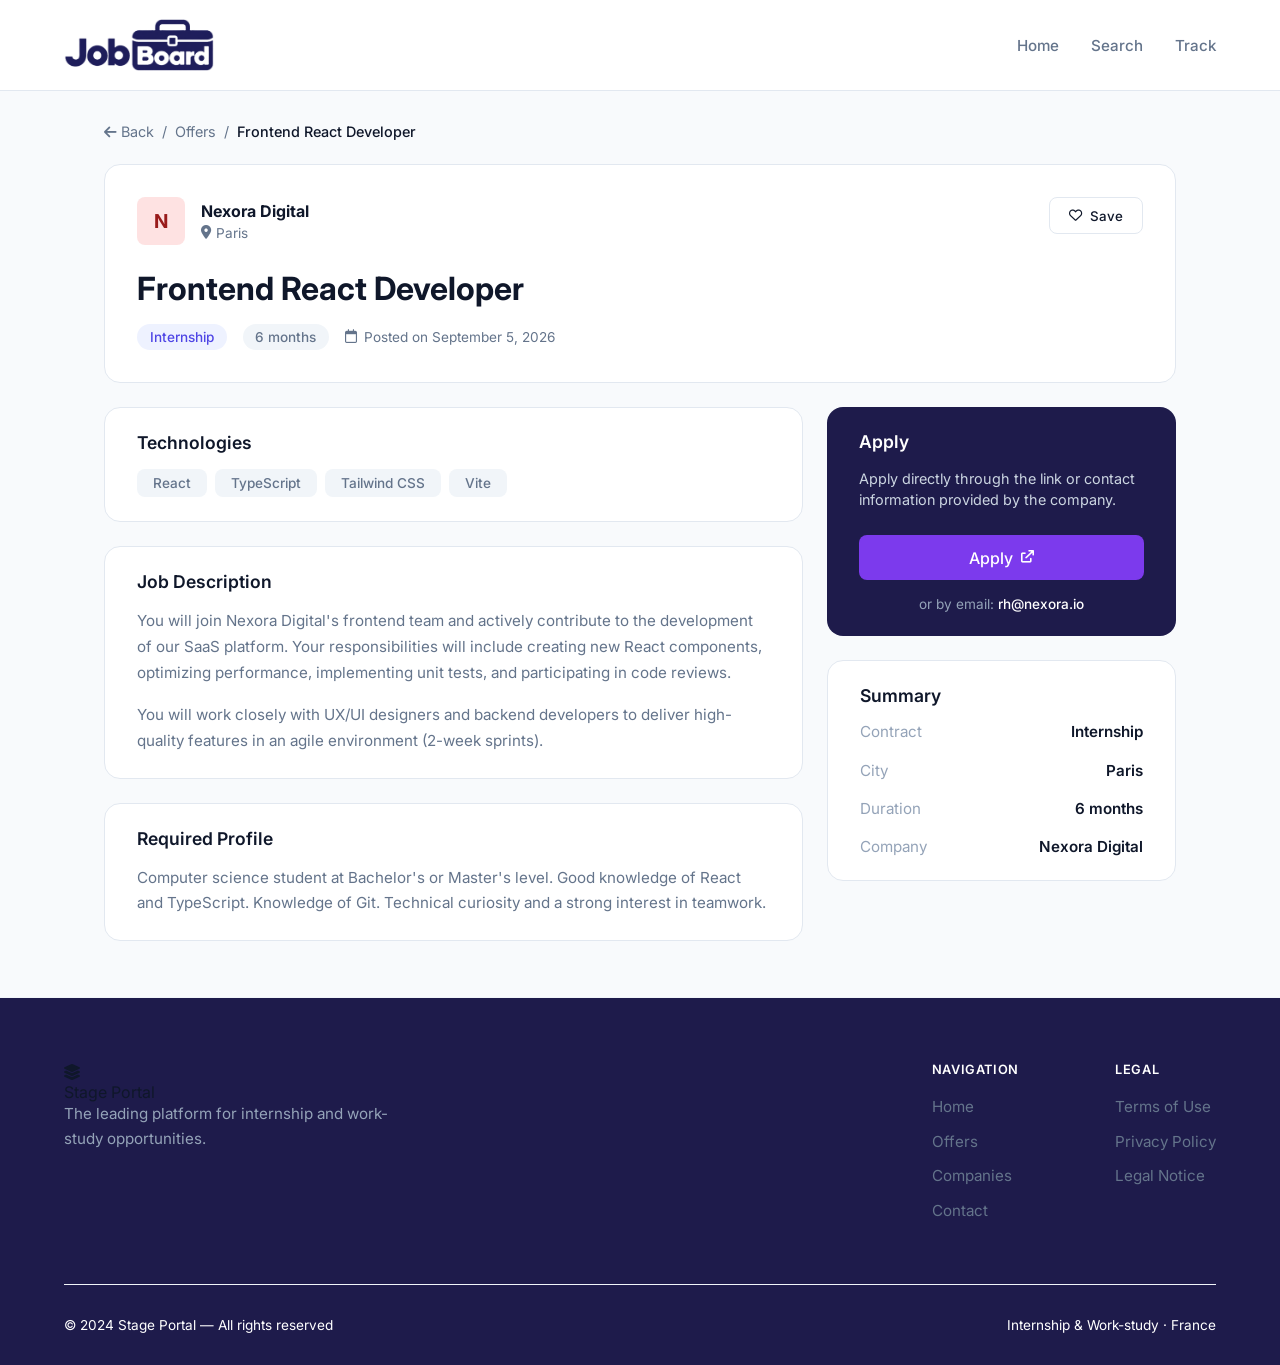
==== public/offer-details.html @ aaada50c "refactor : refactor project structure (put public pages and thier style on files named public)" ====
<!DOCTYPE html>
<html lang="en">

<head>
    <meta charset="UTF-8">
    <meta name="viewport" content="width=device-width, initial-scale=1.0">
    <title>Frontend React Developer - StageFinder</title>
    <link href="https://cdnjs.cloudflare.com/ajax/libs/font-awesome/6.0.0/css/all.min.css" rel="stylesheet">
    <link href="https://fonts.googleapis.com/css2?family=Inter:wght@400;500;600;700&display=swap" rel="stylesheet">
    <link rel="stylesheet" href="../css/public/style.css">
    <link rel="stylesheet" href="../css/public/offer-details.css">
</head>

<body>

    <nav>
        <a href="../index.html" class="logo">
            <img src="../assets/images/logo.png" alt="Logo">
        </a>
        <div class="nav-links">
            <a href="../index.html">Home</a>
            <a href="./search-offers.html">Search</a>
            <a href="./offers-submiting.html">Track</a>
        </div>
    </nav>

    <main class="container">

        <div class="breadcrumb">
            <a href="#"><i class="fa-solid fa-arrow-left"></i> Back</a> /
            <a href="#">Offers</a> /
            <span class="current">Frontend React Developer</span>
        </div>

        <div class="job-header-card">
            <div class="job-header-top">
                <div class="company-info">
                    <div class="company-logo">N</div>
                    <div class="company-details">
                        <h3>Nexora Digital</h3>
                        <p><i class="fa-solid fa-location-dot"></i> Paris</p>
                    </div>
                </div>
                <button class="btn-outline">
                    <i class="fa-regular fa-heart"></i> Save
                </button>
            </div>

            <h1 class="job-title">Frontend React Developer</h1>

            <div class="job-meta">
                <span class="badge badge-stage">Internship</span>
                <span class="badge badge-gray">6 months</span>
                <span class="publish-date">
                    <i class="fa-regular fa-calendar"></i> Posted on September 5, 2026
                </span>
            </div>
        </div>

        <div class="main-content-grid">

            <div class="content-left">

                <div class="card">
                    <h4>Technologies</h4>
                    <div class="tags-container">
                        <span class="tag">React</span>
                        <span class="tag">TypeScript</span>
                        <span class="tag">Tailwind CSS</span>
                        <span class="tag">Vite</span>
                    </div>
                </div>

                <div class="card">
                    <h4>Job Description</h4>
                    <div class="description-text">
                        <p>You will join Nexora Digital's frontend team and actively contribute to the development of
                            our SaaS platform. Your responsibilities will include creating new React components,
                            optimizing performance, implementing unit tests, and participating in code reviews.</p>
                        <p>You will work closely with UX/UI designers and backend developers to deliver
                            high-quality features in an agile environment (2-week sprints).</p>
                    </div>
                </div>

                <div class="card">
                    <h4>Required Profile</h4>
                    <div class="description-text">
                        <p>Computer science student at Bachelor's or Master's level. Good knowledge of React and
                            TypeScript. Knowledge of Git. Technical curiosity and a strong interest in teamwork.</p>
                    </div>
                </div>

            </div>

            <aside class="content-right">

                <div class="card apply-card">
                    <h4>Apply</h4>
                    <p>Apply directly through the link or contact information provided by the company.</p>
                    <button class="btn-primary">
                        Apply <i class="fa-solid fa-arrow-up-right-from-square" style="font-size: 0.8rem;"></i>
                    </button>
                    <div class="apply-email">
                        or by email: <span>rh@nexora.io</span>
                    </div>
                </div>

                <div class="card">
                    <h4>Summary</h4>
                    <div class="summary-list">
                        <div class="summary-item">
                            <span class="summary-label">Contract</span>
                            <span class="summary-value">Internship</span>
                        </div>
                        <div class="summary-item">
                            <span class="summary-label">City</span>
                            <span class="summary-value">Paris</span>
                        </div>
                        <div class="summary-item">
                            <span class="summary-label">Duration</span>
                            <span class="summary-value">6 months</span>
                        </div>
                        <div class="summary-item">
                            <span class="summary-label">Company</span>
                            <span class="summary-value">Nexora Digital</span>
                        </div>
                    </div>
                </div>

            </aside>

        </div>
    </main>

    <footer class="site-footer">
        <div class="footer-container">

            <div class="footer-top">

                <div class="footer-brand">
                    <div class="footer-logo">
                        <div class="footer-logo-icon">
                            <i class="fa-solid fa-layer-group"></i>
                        </div>
                        <span>Stage Portal</span>
                    </div>
                    <p>The leading platform for internship and work-study opportunities.</p>
                </div>

                <div class="footer-links-wrapper">

                    <div class="footer-link-group">
                        <h4>Navigation</h4>
                        <ul>
                            <li><a href="#">Home</a></li>
                            <li><a href="#">Offers</a></li>
                            <li><a href="#">Companies</a></li>
                            <li><a href="#">Contact</a></li>
                        </ul>
                    </div>

                    <div class="footer-link-group">
                        <h4>Legal</h4>
                        <ul>
                            <li><a href="#">Terms of Use</a></li>
                            <li><a href="#">Privacy Policy</a></li>
                            <li><a href="#">Legal Notice</a></li>
                        </ul>
                    </div>

                </div>
            </div>

            <div class="footer-bottom">
                <p>© 2024 Stage Portal — All rights reserved</p>
                <p>Internship & Work-study · France</p>
            </div>

        </div>
    </footer>
</body>

</html>
---- css/public/style.css ----
:root {
    --primary: #5B21B6;
    --primary-light: #7C3AED;
    --primary-dark: #4C1D95;
    --bg-color: #F8FAFC;
    --text-main: #0F172A;
    --text-muted: #64748B;
    --border-color: #E2E8F0;
    --white: #FFFFFF;
    --stage-bg: #EEF2FF;
    --stage-text: #4F46E5;
    --alt-bg: #F0FDF4;
    --alt-text: #16A34A;
    --dark-card: #1E1B4B;
    --heart-red: #EF4444;
    --heart-bg: #FEE2E2;
}

* {
    margin: 0;
    padding: 0;
    box-sizing: border-box;
    font-family: 'Inter', sans-serif;
}

body {
    background-color: var(--bg-color);
    color: var(--text-main);
}

a {
    text-decoration: none;
    color: inherit;
}

ul {
    list-style: none;
}

nav {
    display: flex;
    justify-content: space-between;
    align-items: center;
    padding: 1.2rem 5%;
    background: var(--white);
    border-bottom: 1px solid var(--border-color);
}

.logo {
    font-weight: 700;
    font-size: 1.25rem;
    display: flex;
    align-items: center;
    gap: 0.5rem;
    color: var(--primary);
}

.logo img {
    width: 150px;
}

.nav-links {
    display: flex;
    gap: 2rem;
    align-items: center;
}

.nav-links a {
    color: var(--text-muted);
    font-weight: 500;
    font-size: 0.95rem;
    transition: color 0.2s;
}

.nav-links a:hover {
    color: var(--primary);
}


/* footer */
.site-footer {
    background-color: var(--dark-card);
    padding: 4rem 5% 2rem;
    font-family: 'Inter', sans-serif;
    border-top: 1px solid #F1F5F9;
}

.footer-container {
    max-width: 1200px;
    margin: 0 auto;
}

/* الجزء العلوي من الفوتر */
.footer-top {
    display: flex;
    justify-content: space-between;
    flex-wrap: wrap;
    gap: 3rem;
    margin-bottom: 4rem;
}

/* قسم الشعار والوصف */
.footer-brand {
    flex: 1;
    min-width: 250px;
    max-width: 350px;
}

.footer-logo img{
    width: 150px;
}


.footer-brand p {
    color: #94A3B8;
    font-size: 0.95rem;
    line-height: 1.6;
}

/* قسم الروابط */
.footer-links-wrapper {
    display: flex;
    gap: 6rem;
    flex-wrap: wrap;
}

.footer-link-group {
    display: flex;
    flex-direction: column;
    gap: 1.2rem;
}

.footer-link-group h4 {
    font-size: 0.8rem;
    font-weight: 600;
    color: var(--white);
    text-transform: uppercase;
    letter-spacing: 0.05em;
    margin: 0;
}

.footer-link-group ul {
    list-style: none;
    padding: 0;
    margin: 0;
    display: flex;
    flex-direction: column;
    gap: 0.9rem;
}

.footer-link-group a {
    text-decoration: none;
    color: #64748B;
    font-size: 0.95rem;
    transition: color 0.2s ease;
}

.footer-link-group a:hover {
    color: var(--white);
}

.footer-bottom {
    padding-top: 2rem;
    border-top: 1px solid #F1F5F9;
    display: flex;
    justify-content: space-between;
    align-items: center;
    flex-wrap: wrap;
    gap: 1rem;
}

.footer-bottom p {
    color: var(--white);
    font-size: 0.85rem;
    margin: 0;
}


@media (max-width: 768px) {
    .footer-top {
        flex-direction: column;
        gap: 2.5rem;
    }

    .footer-links-wrapper {
        gap: 3rem;
        flex-direction: column;
    }

    .footer-bottom {
        flex-direction: column;
        text-align: center;
        justify-content: center;
    }
}
---- css/public/offer-details.css ----
.btn-primary {
    background: var(--primary-light);
    color: var(--white);
    padding: 0.6rem 1.2rem;
    border-radius: 0.5rem;
    font-weight: 500;
    border: none;
    cursor: pointer;
    transition: background 0.2s;
    display: inline-flex;
    align-items: center;
    gap: 0.5rem;
    justify-content: center;
}

.btn-primary:hover {
    background: var(--primary);
}

.container {
    padding: 2rem 5%;
    max-width: 1200px;
    margin: 0 auto;
}

.breadcrumb {
    display: flex;
    gap: 0.5rem;
    color: var(--text-muted);
    font-size: 0.9rem;
    margin-bottom: 1.5rem;
    align-items: center;
}

.breadcrumb a:hover {
    color: var(--primary);
}

.breadcrumb .current {
    color: var(--text-main);
    font-weight: 500;
}

.job-header-card {
    background: var(--white);
    border-radius: 1rem;
    padding: 2rem;
    border: 1px solid var(--border-color);
    margin-bottom: 1.5rem;
}

.job-header-top {
    display: flex;
    justify-content: space-between;
    align-items: flex-start;
    margin-bottom: 1.5rem;
    flex-wrap: wrap;
    gap: 1rem;
}

.company-info {
    display: flex;
    align-items: center;
    gap: 1rem;
}

.company-logo {
    width: 48px;
    height: 48px;
    border-radius: 0.5rem;
    background: #FEE2E2;
    color: #991B1B;
    display: flex;
    align-items: center;
    justify-content: center;
    font-weight: 700;
    font-size: 1.2rem;
}

.company-details h3 {
    font-size: 1rem;
    color: var(--text-main);
    margin-bottom: 0.2rem;
}

.company-details p {
    font-size: 0.85rem;
    color: var(--text-muted);
    display: flex;
    align-items: center;
    gap: 0.3rem;
}

.btn-outline {
    border: 1px solid var(--border-color);
    background: var(--white);
    padding: 0.6rem 1.2rem;
    border-radius: 0.5rem;
    color: var(--text-main);
    font-weight: 500;
    cursor: pointer;
    display: flex;
    align-items: center;
    gap: 0.5rem;
    transition: all 0.2s;
}

.btn-outline:hover {
    background: #F1F5F9;
}

.job-title {
    font-size: 2rem;
    font-weight: 700;
    margin-bottom: 1rem;
    color: var(--text-main);
}

.job-meta {
    display: flex;
    gap: 1rem;
    align-items: center;
    flex-wrap: wrap;
}

.badge {
    padding: 0.3rem 0.8rem;
    border-radius: 1rem;
    font-size: 0.85rem;
    font-weight: 500;
}

.badge-stage {
    background: var(--stage-bg);
    color: var(--stage-text);
}

.badge-gray {
    background: #F1F5F9;
    color: var(--text-muted);
}

.publish-date {
    color: var(--text-muted);
    font-size: 0.85rem;
    display: flex;
    align-items: center;
    gap: 0.4rem;
}

.main-content-grid {
    display: grid;
    grid-template-columns: 2fr 1fr;
    gap: 1.5rem;
}

.card {
    background: var(--white);
    border-radius: 1rem;
    padding: 1.5rem 2rem;
    border: 1px solid var(--border-color);
    margin-bottom: 1.5rem;
}

.card h4 {
    font-size: 1.1rem;
    font-weight: 600;
    margin-bottom: 1rem;
    color: var(--text-main);
}

.tags-container {
    display: flex;
    gap: 0.5rem;
    flex-wrap: wrap;
}

.tag {
    background: #F1F5F9;
    color: var(--text-muted);
    padding: 0.4rem 1rem;
    border-radius: 0.5rem;
    font-size: 0.85rem;
    font-weight: 500;
}


.description-text p {
    color: var(--text-muted);
    margin-bottom: 1rem;
    line-height: 1.7;
    font-size: 0.95rem;
}

.description-text p:last-child {
    margin-bottom: 0;
}

.apply-card {
    background: var(--dark-card);
    color: var(--white);
    border: none;
}

.apply-card h4 {
    color: var(--white);
}

.apply-card p {
    color: #CBD5E1;
    font-size: 0.9rem;
    margin-bottom: 1.5rem;
    line-height: 1.5;
}

.apply-card .btn-primary {
    width: 100%;
    padding: 0.8rem;
    font-size: 1rem;
    margin-bottom: 1rem;
}

.apply-email {
    text-align: center;
    font-size: 0.85rem;
    color: #94A3B8;
}

.apply-email span {
    color: var(--white);
    font-weight: 500;
}

.summary-list {
    display: flex;
    flex-direction: column;
    gap: 1.2rem;
}

.summary-item {
    display: flex;
    justify-content: space-between;
    align-items: center;
    font-size: 0.95rem;
}

.summary-label {
    color: #94A3B8;
}

.summary-value {
    font-weight: 600;
    color: var(--text-main);
}

/* التصميم المتجاوب (Responsive Design) */
@media (max-width: 900px) {
    .main-content-grid {
        grid-template-columns: 1fr;
        /* تحويل الشبكة لعمود واحد في الشاشات الصغيرة */
    }

    .nav-links {
        display: none;
    }
}

@media (max-width: 600px) {
    .job-title {
        font-size: 1.5rem;
    }

    .card {
        padding: 1.5rem;
    }

    .job-header-card {
        padding: 1.5rem;
    }

    .job-header-top {
        flex-direction: column;
    }

    .btn-outline {
        width: 100%;
        justify-content: center;
    }
}
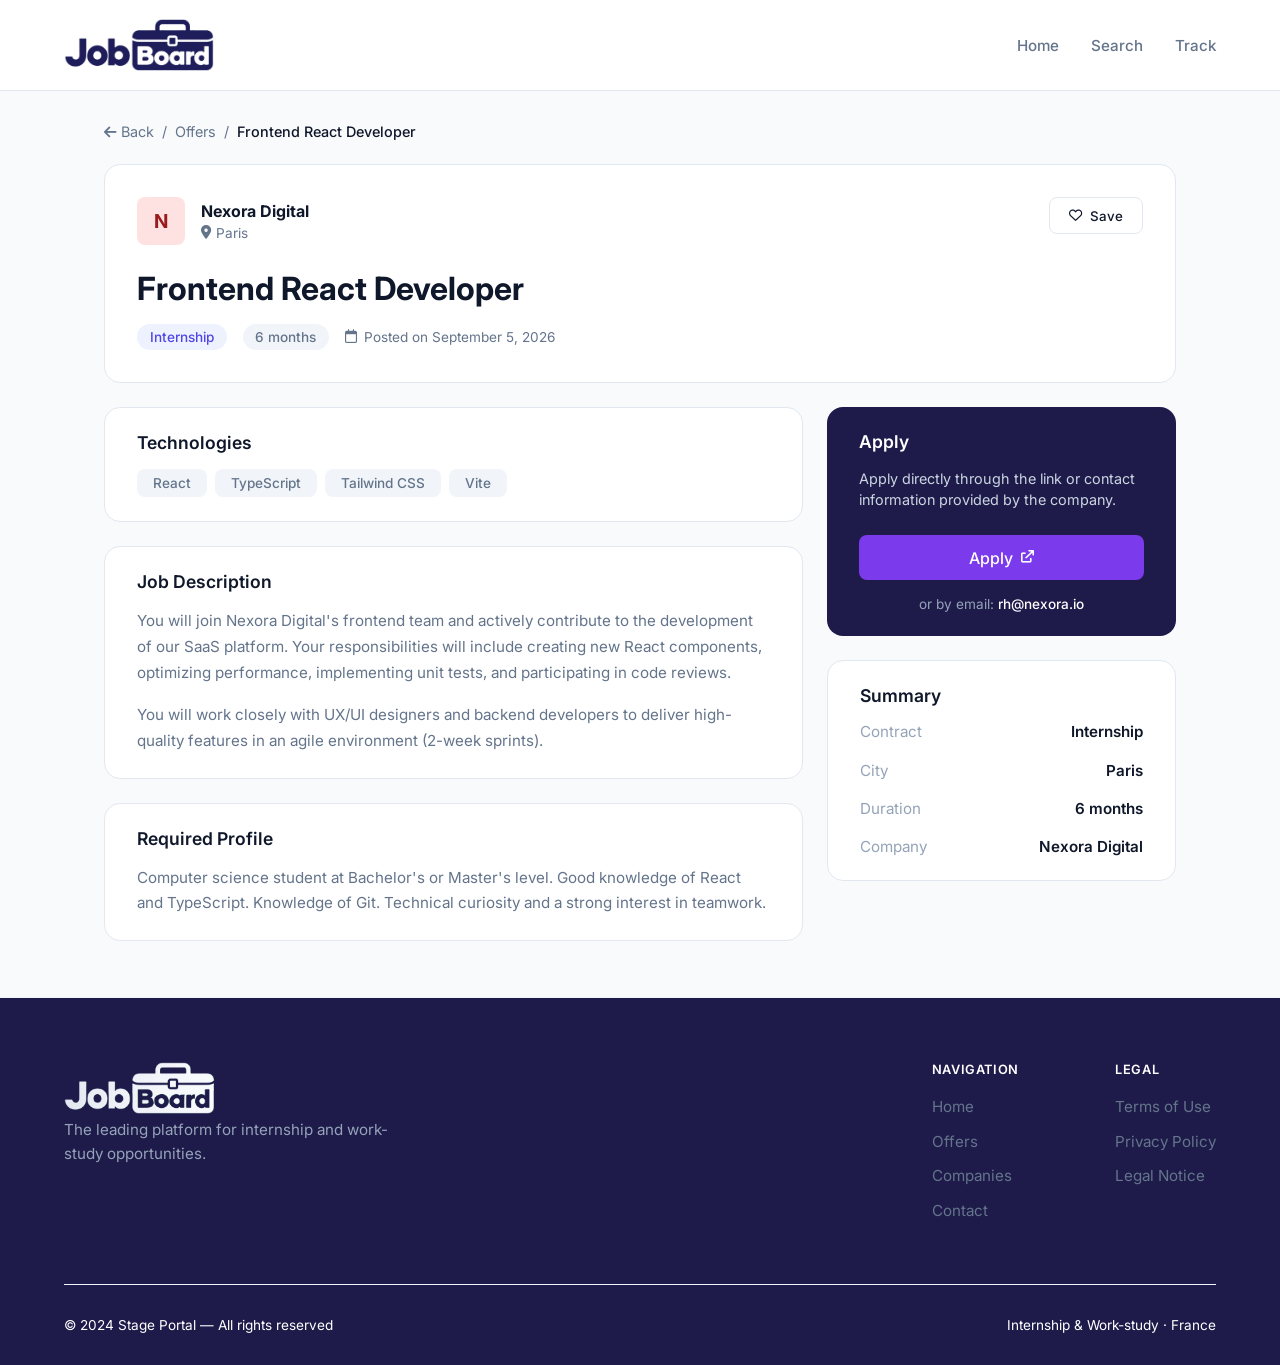
==== commit 3bd69dac: "fix : fix logo links" ====
--- a/public/offer-details.html
+++ b/public/offer-details.html
@@ -139,10 +139,7 @@
 
                 <div class="footer-brand">
                     <div class="footer-logo">
-                        <div class="footer-logo-icon">
-                            <i class="fa-solid fa-layer-group"></i>
-                        </div>
-                        <span>Stage Portal</span>
+                        <img src="../assets/images/logo_dark_mode.png" alt="logo">
                     </div>
                     <p>The leading platform for internship and work-study opportunities.</p>
                 </div>
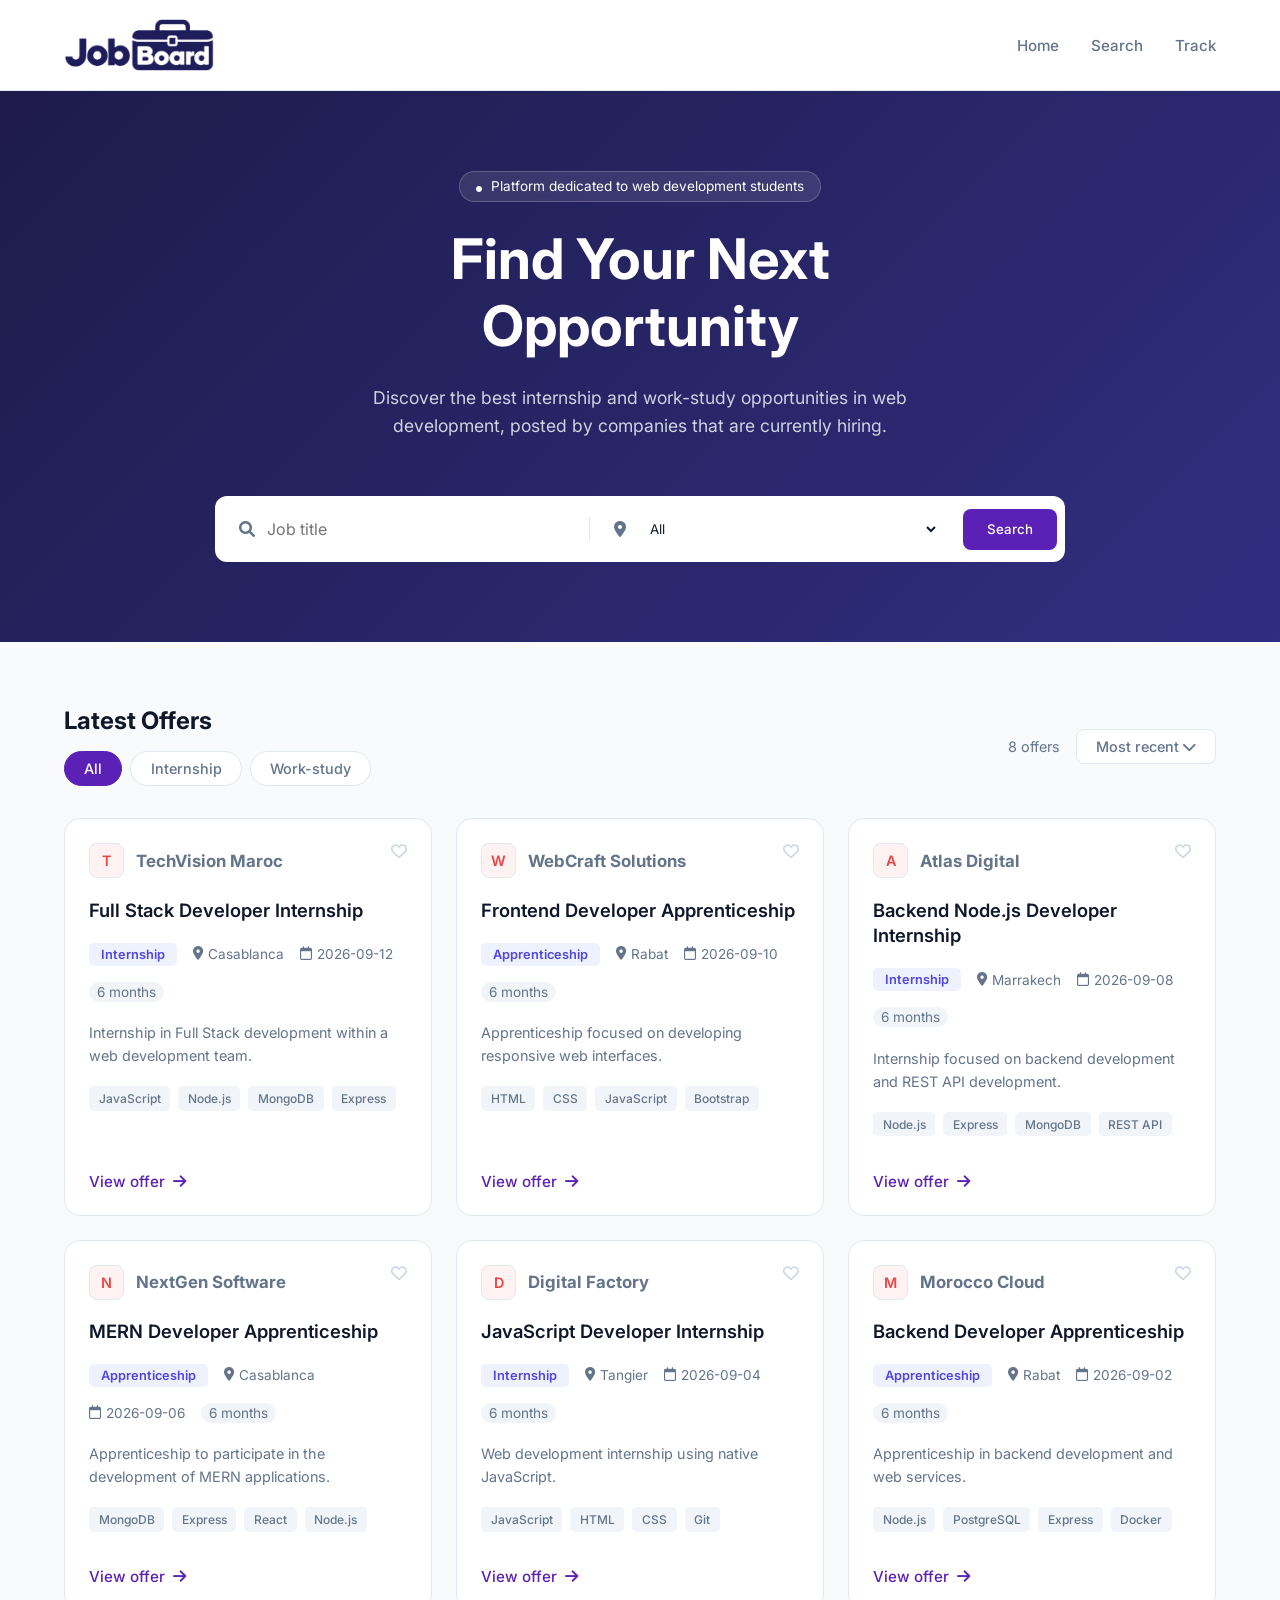
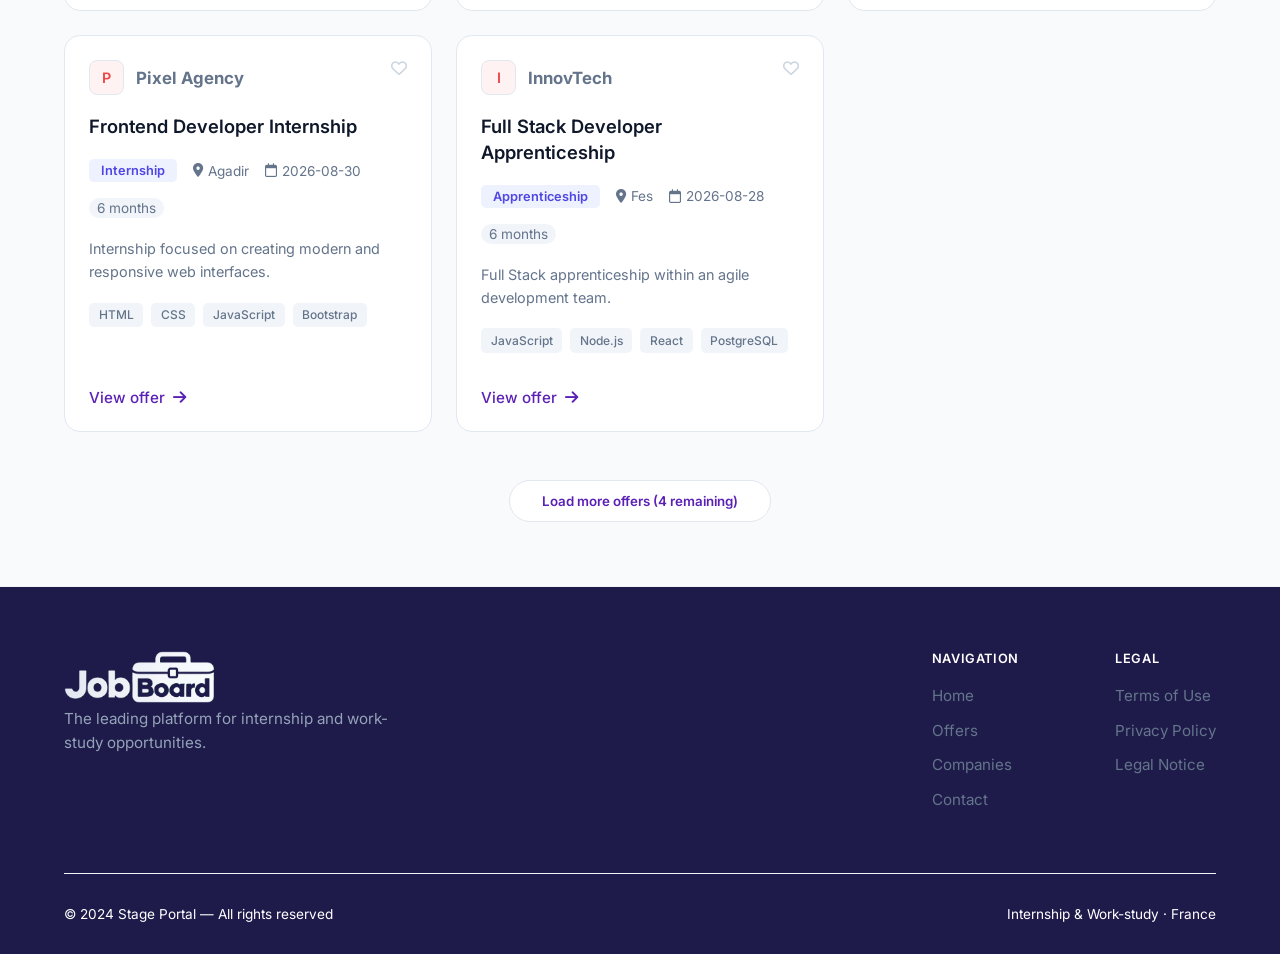
==== commit 12a0c9da: "feat(details): implement dynamic offer details page rendering and sync save button" ====
--- a/public/offer-details.html
+++ b/public/offer-details.html
@@ -175,6 +175,7 @@
 
         </div>
     </footer>
+    <script type="module" src="../js/offer-details.js"></script>
 </body>
 
 </html>
